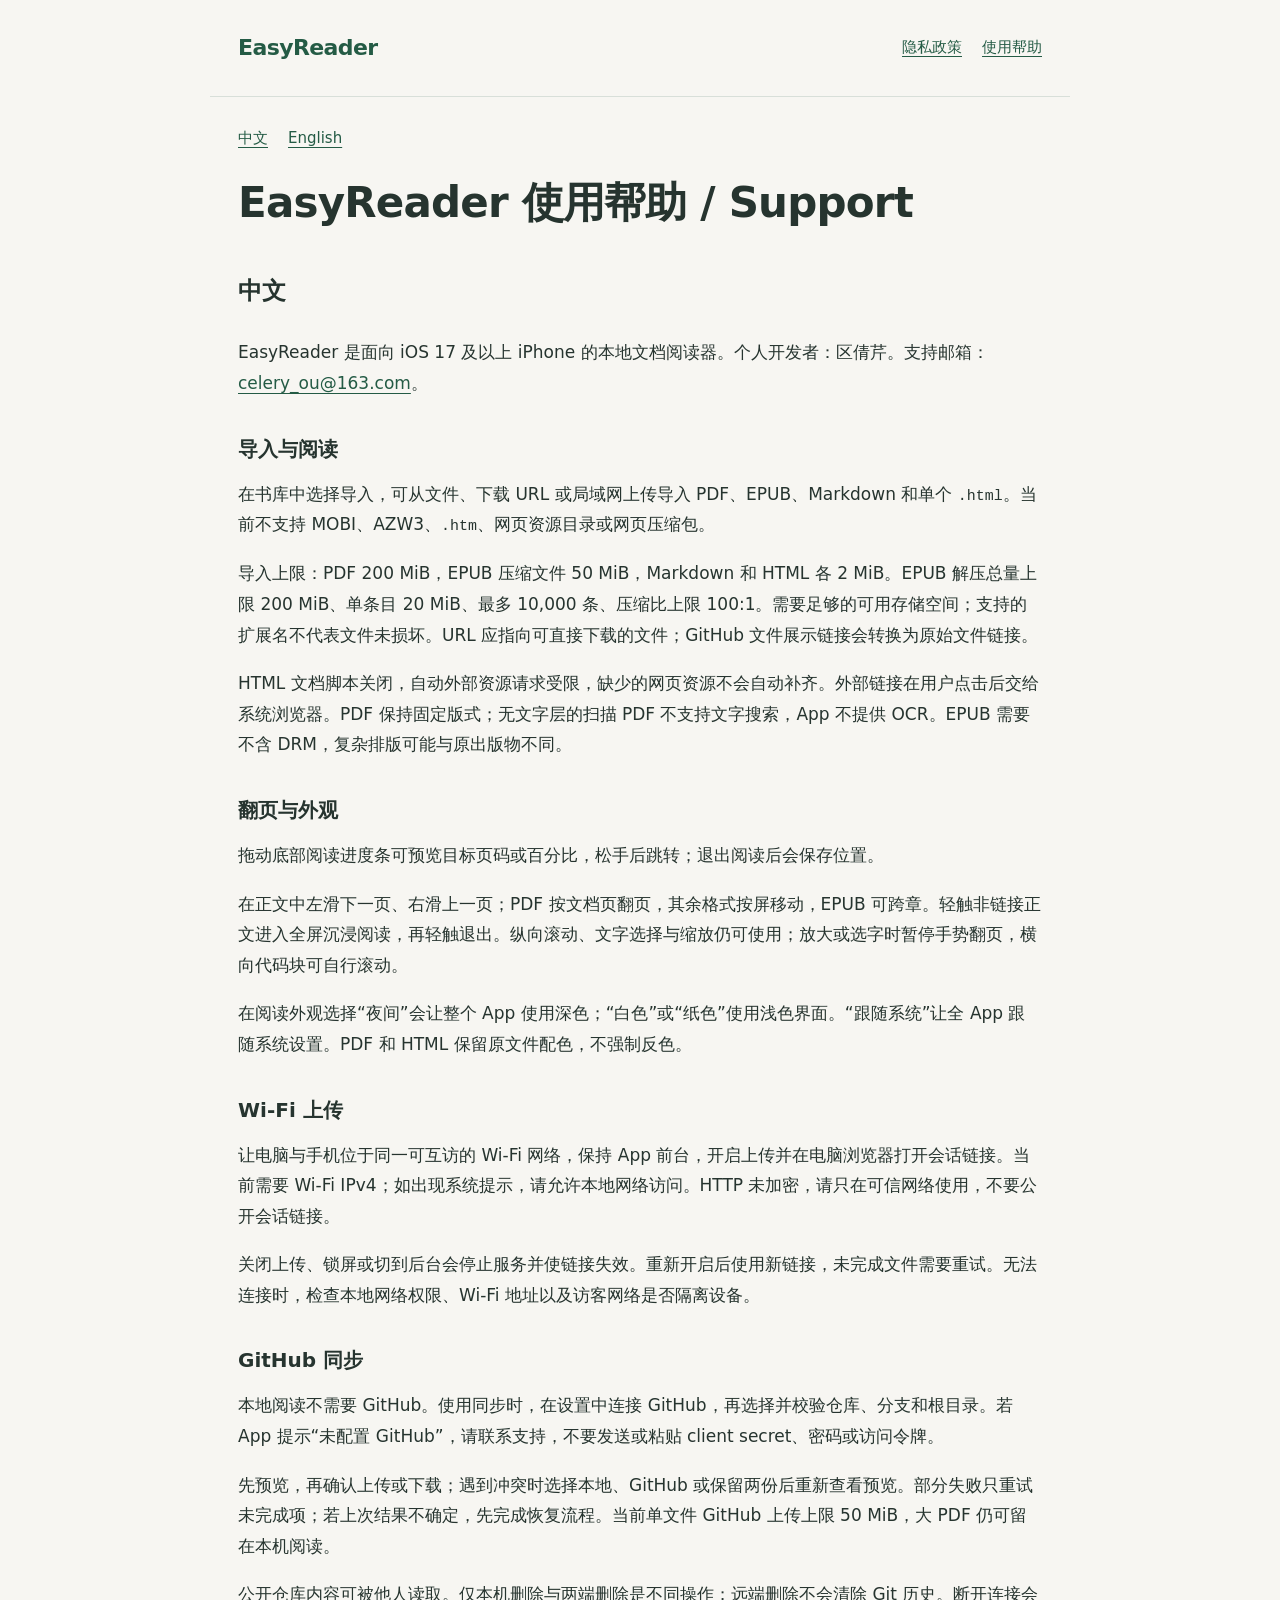
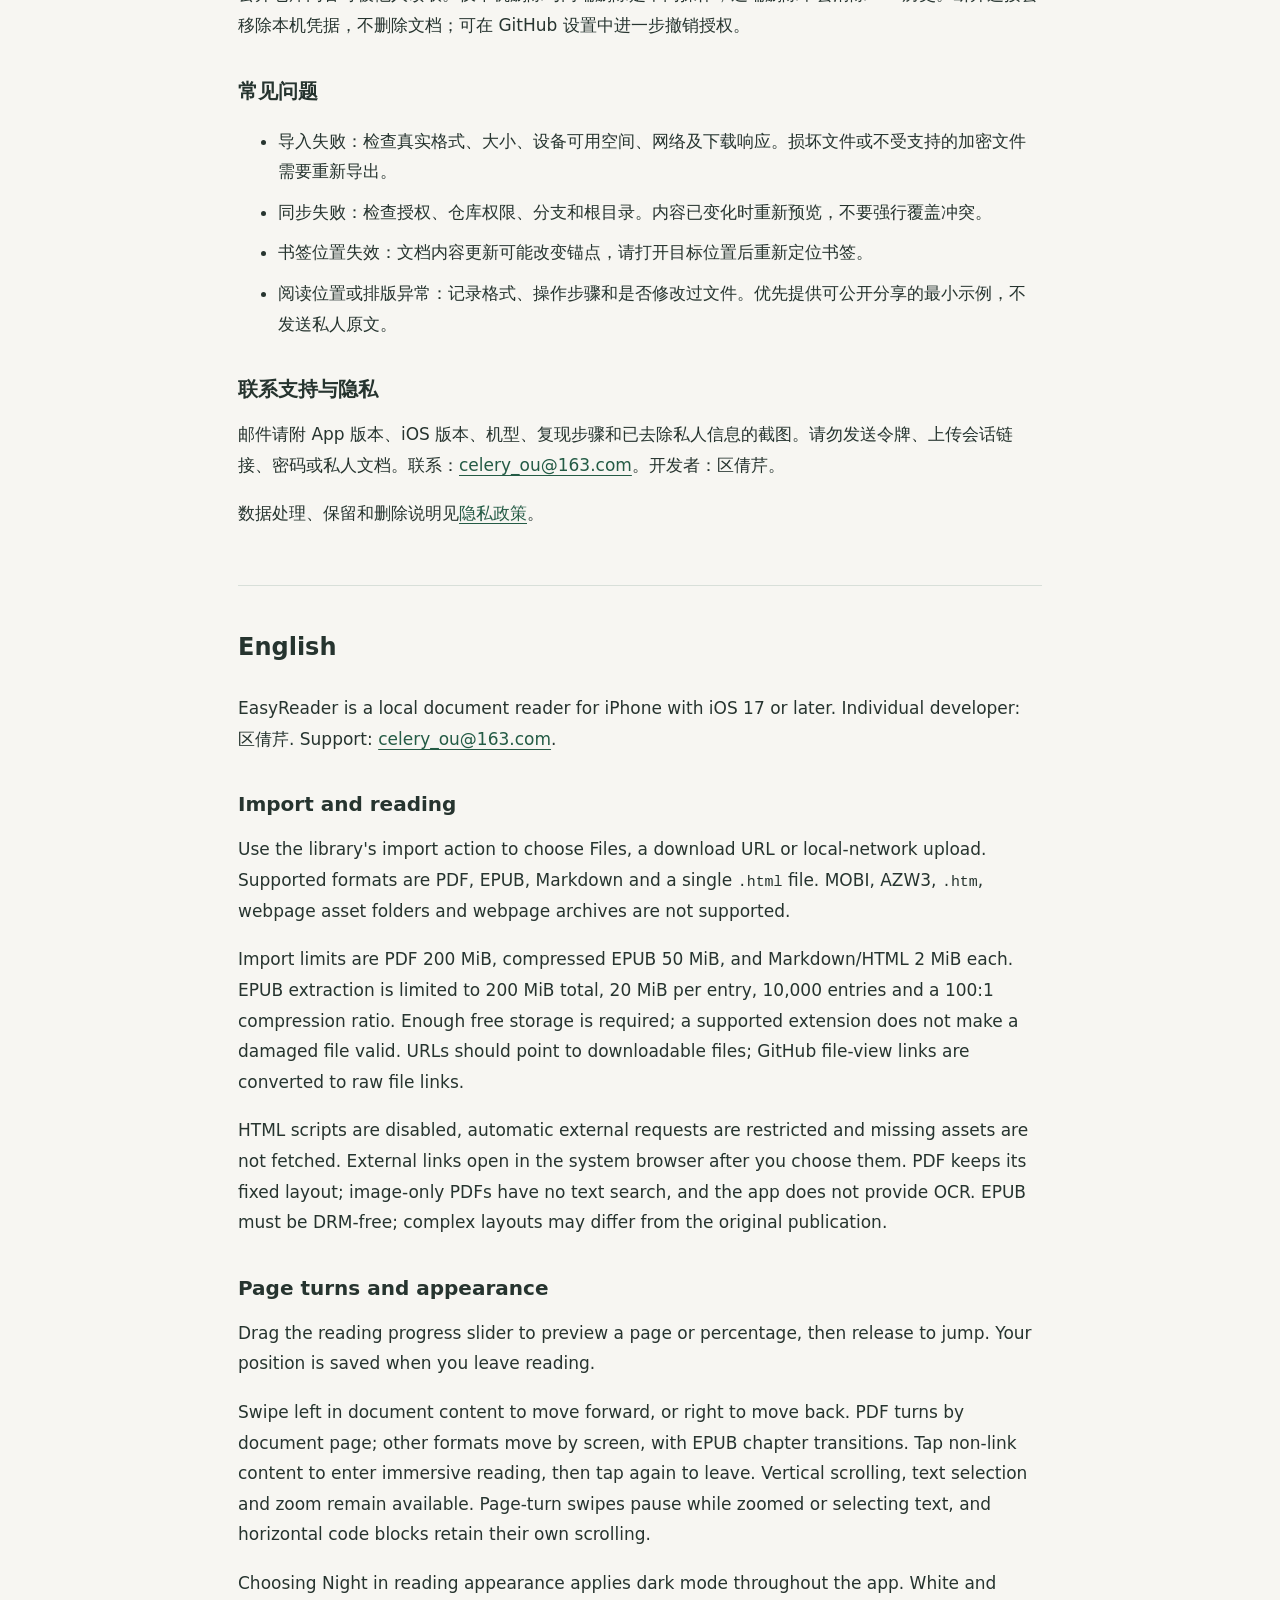
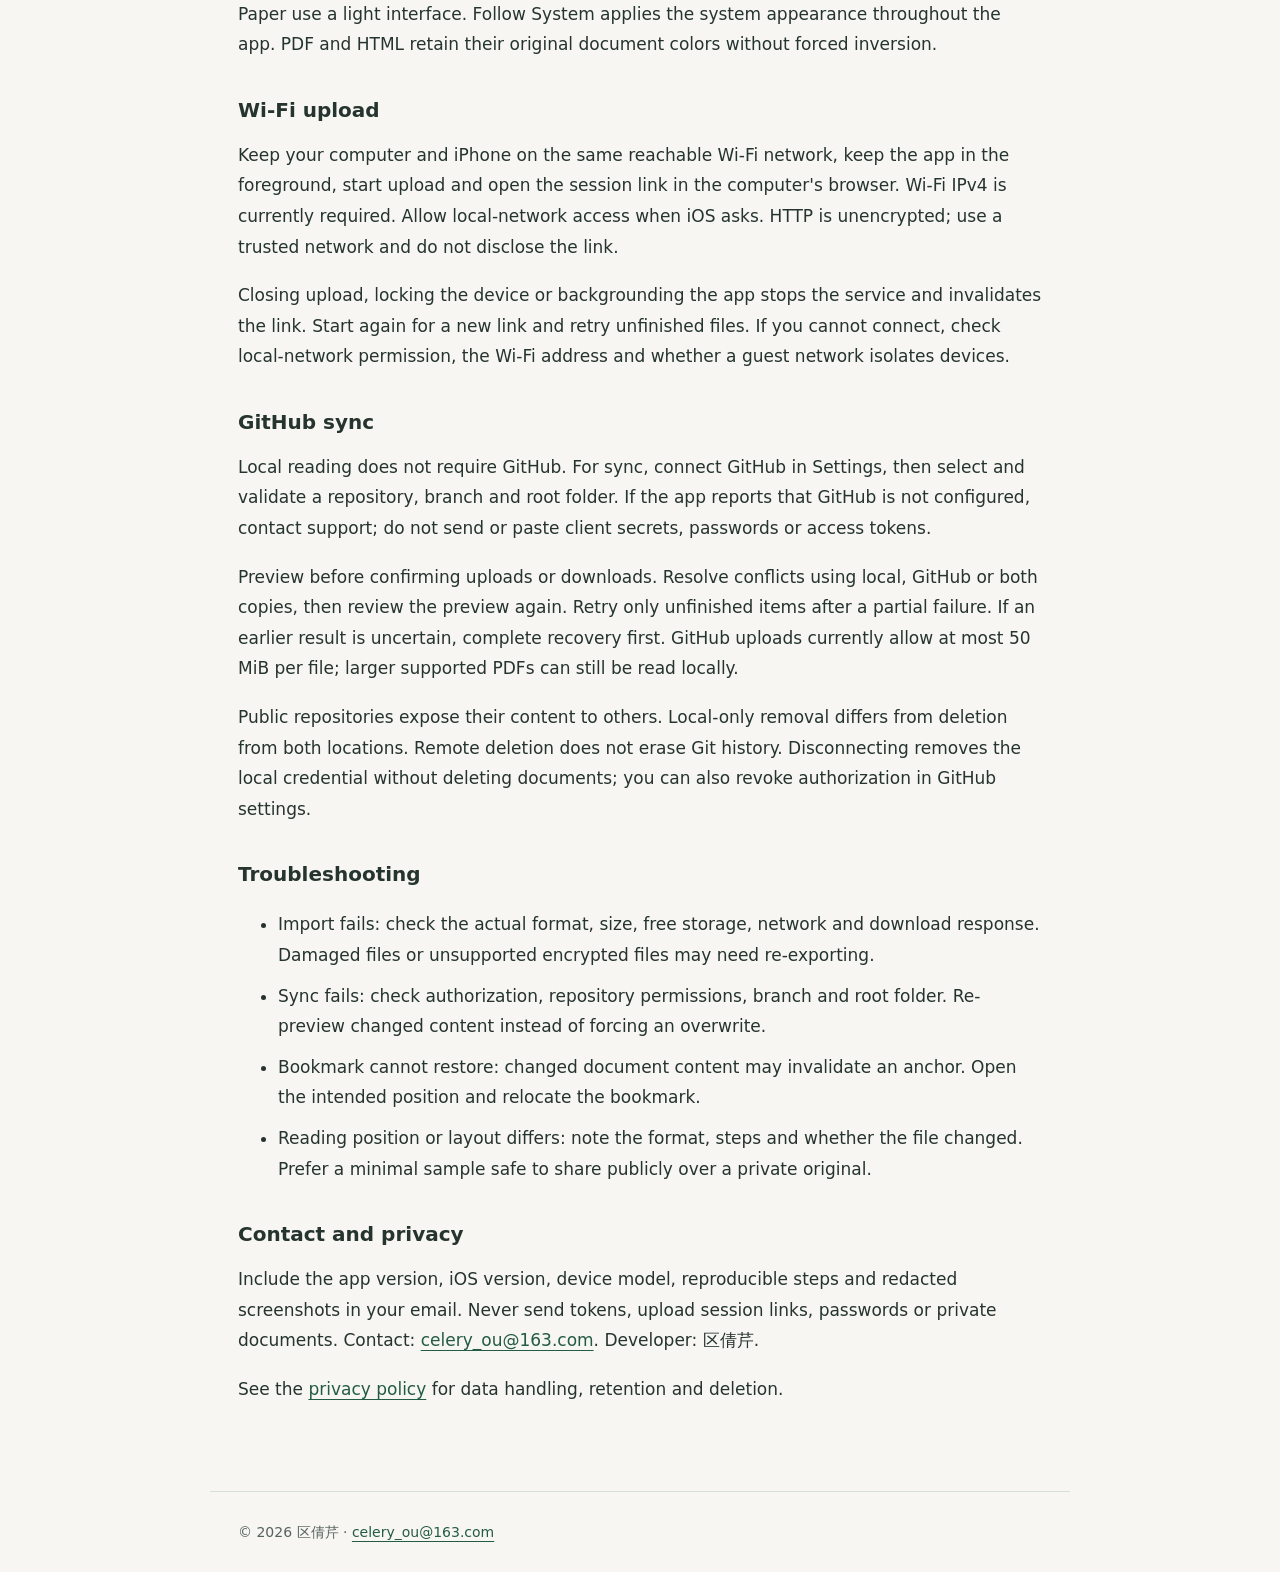
==== support.html @ 357c6ecb "Publish EasyReader privacy policy and support" ====
<!doctype html>
<html lang="zh-Hans">
<head>
<meta charset="utf-8">
<meta name="viewport" content="width=device-width, initial-scale=1">
<meta name="color-scheme" content="light dark">
<meta name="referrer" content="no-referrer">
<meta http-equiv="Content-Security-Policy" content="default-src 'none'; style-src 'self'; base-uri 'none'; form-action 'none'">
<title>EasyReader 使用帮助 / Support · EasyReader</title>
<link rel="stylesheet" href="styles.css">
</head>
<body>
<a class="skip" href="#main">跳转到正文 / Skip to content</a>
<header><a class="brand" href="index.html">EasyReader</a><nav aria-label="Main"><a href="privacy.html">隐私政策</a><a href="support.html">使用帮助</a></nav></header>
<main id="main"><nav aria-label="Language"><a href="#zh">中文</a><a href="#en" lang="en">English</a></nav><h1>EasyReader 使用帮助 / Support</h1>
<section lang="zh-Hans" id="zh"><h2>中文</h2>
<p>EasyReader 是面向 iOS 17 及以上 iPhone 的本地文档阅读器。个人开发者：区倩芹。支持邮箱：<a href="mailto:celery_ou@163.com">celery_ou@163.com</a>。</p>
<h3>导入与阅读</h3>
<p>在书库中选择导入，可从文件、下载 URL 或局域网上传导入 PDF、EPUB、Markdown 和单个 <code>.html</code>。当前不支持 MOBI、AZW3、<code>.htm</code>、网页资源目录或网页压缩包。</p>
<p>导入上限：PDF 200 MiB，EPUB 压缩文件 50 MiB，Markdown 和 HTML 各 2 MiB。EPUB 解压总量上限 200 MiB、单条目 20 MiB、最多 10,000 条、压缩比上限 100:1。需要足够的可用存储空间；支持的扩展名不代表文件未损坏。URL 应指向可直接下载的文件；GitHub 文件展示链接会转换为原始文件链接。</p>
<p>HTML 文档脚本关闭，自动外部资源请求受限，缺少的网页资源不会自动补齐。外部链接在用户点击后交给系统浏览器。PDF 保持固定版式；无文字层的扫描 PDF 不支持文字搜索，App 不提供 OCR。EPUB 需要不含 DRM，复杂排版可能与原出版物不同。</p>
<h3>翻页与外观</h3>
<p>拖动底部阅读进度条可预览目标页码或百分比，松手后跳转；退出阅读后会保存位置。</p>
<p>在正文中左滑下一页、右滑上一页；PDF 按文档页翻页，其余格式按屏移动，EPUB 可跨章。轻触非链接正文进入全屏沉浸阅读，再轻触退出。纵向滚动、文字选择与缩放仍可使用；放大或选字时暂停手势翻页，横向代码块可自行滚动。</p>
<p>在阅读外观选择“夜间”会让整个 App 使用深色；“白色”或“纸色”使用浅色界面。“跟随系统”让全 App 跟随系统设置。PDF 和 HTML 保留原文件配色，不强制反色。</p>
<h3>Wi-Fi 上传</h3>
<p>让电脑与手机位于同一可互访的 Wi-Fi 网络，保持 App 前台，开启上传并在电脑浏览器打开会话链接。当前需要 Wi-Fi IPv4；如出现系统提示，请允许本地网络访问。HTTP 未加密，请只在可信网络使用，不要公开会话链接。</p>
<p>关闭上传、锁屏或切到后台会停止服务并使链接失效。重新开启后使用新链接，未完成文件需要重试。无法连接时，检查本地网络权限、Wi-Fi 地址以及访客网络是否隔离设备。</p>
<h3>GitHub 同步</h3>
<p>本地阅读不需要 GitHub。使用同步时，在设置中连接 GitHub，再选择并校验仓库、分支和根目录。若 App 提示“未配置 GitHub”，请联系支持，不要发送或粘贴 client secret、密码或访问令牌。</p>
<p>先预览，再确认上传或下载；遇到冲突时选择本地、GitHub 或保留两份后重新查看预览。部分失败只重试未完成项；若上次结果不确定，先完成恢复流程。当前单文件 GitHub 上传上限 50 MiB，大 PDF 仍可留在本机阅读。</p>
<p>公开仓库内容可被他人读取。仅本机删除与两端删除是不同操作；远端删除不会清除 Git 历史。断开连接会移除本机凭据，不删除文档；可在 GitHub 设置中进一步撤销授权。</p>
<h3>常见问题</h3>
<ul><li>导入失败：检查真实格式、大小、设备可用空间、网络及下载响应。损坏文件或不受支持的加密文件需要重新导出。</li><li>同步失败：检查授权、仓库权限、分支和根目录。内容已变化时重新预览，不要强行覆盖冲突。</li><li>书签位置失效：文档内容更新可能改变锚点，请打开目标位置后重新定位书签。</li><li>阅读位置或排版异常：记录格式、操作步骤和是否修改过文件。优先提供可公开分享的最小示例，不发送私人原文。</li></ul>
<h3>联系支持与隐私</h3>
<p>邮件请附 App 版本、iOS 版本、机型、复现步骤和已去除私人信息的截图。请勿发送令牌、上传会话链接、密码或私人文档。联系：<a href="mailto:celery_ou@163.com">celery_ou@163.com</a>。开发者：区倩芹。</p>
<p>数据处理、保留和删除说明见<a href="privacy.html">隐私政策</a>。</p>
</section>
<section lang="en" id="en"><h2>English</h2>
<p>EasyReader is a local document reader for iPhone with iOS 17 or later. Individual developer: 区倩芹. Support: <a href="mailto:celery_ou@163.com">celery_ou@163.com</a>.</p>
<h3>Import and reading</h3>
<p>Use the library&#x27;s import action to choose Files, a download URL or local-network upload. Supported formats are PDF, EPUB, Markdown and a single <code>.html</code> file. MOBI, AZW3, <code>.htm</code>, webpage asset folders and webpage archives are not supported.</p>
<p>Import limits are PDF 200 MiB, compressed EPUB 50 MiB, and Markdown/HTML 2 MiB each. EPUB extraction is limited to 200 MiB total, 20 MiB per entry, 10,000 entries and a 100:1 compression ratio. Enough free storage is required; a supported extension does not make a damaged file valid. URLs should point to downloadable files; GitHub file-view links are converted to raw file links.</p>
<p>HTML scripts are disabled, automatic external requests are restricted and missing assets are not fetched. External links open in the system browser after you choose them. PDF keeps its fixed layout; image-only PDFs have no text search, and the app does not provide OCR. EPUB must be DRM-free; complex layouts may differ from the original publication.</p>
<h3>Page turns and appearance</h3>
<p>Drag the reading progress slider to preview a page or percentage, then release to jump. Your position is saved when you leave reading.</p>
<p>Swipe left in document content to move forward, or right to move back. PDF turns by document page; other formats move by screen, with EPUB chapter transitions. Tap non-link content to enter immersive reading, then tap again to leave. Vertical scrolling, text selection and zoom remain available. Page-turn swipes pause while zoomed or selecting text, and horizontal code blocks retain their own scrolling.</p>
<p>Choosing Night in reading appearance applies dark mode throughout the app. White and Paper use a light interface. Follow System applies the system appearance throughout the app. PDF and HTML retain their original document colors without forced inversion.</p>
<h3>Wi-Fi upload</h3>
<p>Keep your computer and iPhone on the same reachable Wi-Fi network, keep the app in the foreground, start upload and open the session link in the computer&#x27;s browser. Wi-Fi IPv4 is currently required. Allow local-network access when iOS asks. HTTP is unencrypted; use a trusted network and do not disclose the link.</p>
<p>Closing upload, locking the device or backgrounding the app stops the service and invalidates the link. Start again for a new link and retry unfinished files. If you cannot connect, check local-network permission, the Wi-Fi address and whether a guest network isolates devices.</p>
<h3>GitHub sync</h3>
<p>Local reading does not require GitHub. For sync, connect GitHub in Settings, then select and validate a repository, branch and root folder. If the app reports that GitHub is not configured, contact support; do not send or paste client secrets, passwords or access tokens.</p>
<p>Preview before confirming uploads or downloads. Resolve conflicts using local, GitHub or both copies, then review the preview again. Retry only unfinished items after a partial failure. If an earlier result is uncertain, complete recovery first. GitHub uploads currently allow at most 50 MiB per file; larger supported PDFs can still be read locally.</p>
<p>Public repositories expose their content to others. Local-only removal differs from deletion from both locations. Remote deletion does not erase Git history. Disconnecting removes the local credential without deleting documents; you can also revoke authorization in GitHub settings.</p>
<h3>Troubleshooting</h3>
<ul><li>Import fails: check the actual format, size, free storage, network and download response. Damaged files or unsupported encrypted files may need re-exporting.</li><li>Sync fails: check authorization, repository permissions, branch and root folder. Re-preview changed content instead of forcing an overwrite.</li><li>Bookmark cannot restore: changed document content may invalidate an anchor. Open the intended position and relocate the bookmark.</li><li>Reading position or layout differs: note the format, steps and whether the file changed. Prefer a minimal sample safe to share publicly over a private original.</li></ul>
<h3>Contact and privacy</h3>
<p>Include the app version, iOS version, device model, reproducible steps and redacted screenshots in your email. Never send tokens, upload session links, passwords or private documents. Contact: <a href="mailto:celery_ou@163.com">celery_ou@163.com</a>. Developer: 区倩芹.</p>
<p>See the <a href="privacy.html">privacy policy</a> for data handling, retention and deletion.</p>
</section></main>
<footer>© 2026 区倩芹 · <a href="mailto:celery_ou@163.com">celery_ou@163.com</a></footer>
</body>
</html>
---- styles.css ----
:root { color-scheme: light dark; --paper: #f7f6f2; --ink: #26342f; --muted: #56635d; --accent: #245b45; --border: #d8dfd9; --card: #fff; }
* { box-sizing: border-box; }
body { margin: 0; background: var(--paper); color: var(--ink); font: 17px/1.8 system-ui, -apple-system, BlinkMacSystemFont, "PingFang SC", sans-serif; overflow-wrap: anywhere; }
header, main, footer { max-width: 860px; margin: 0 auto; padding: 28px 28px; }
header { display: flex; align-items: center; justify-content: space-between; gap: 20px; border-bottom: 1px solid var(--border); }
a { color: var(--accent); text-underline-offset: 4px; }
a:hover { text-decoration-thickness: 2px; }
a:focus-visible { outline: 3px solid var(--accent); outline-offset: 5px; }
.brand { font-weight: 750; font-size: 22px; text-decoration: none; letter-spacing: -.6px; }
nav { display: flex; flex-wrap: wrap; gap: 20px; font-size: 15px; }
main > nav { margin-bottom: 24px; }
h1 { font-size: clamp(28px, 5vw, 42px); line-height: 1.3; letter-spacing: -.8px; margin: 20px 0 32px; }
h2 { margin: 40px 0 24px; font-size: 24px; }
h3 { margin: 32px 0 12px; font-size: 20px; }
p { margin: 0 0 18px; }
li { margin-bottom: 10px; }
code { font-size: .88em; }
section + section { margin-top: 56px; border-top: 1px solid var(--border); }
section { scroll-margin-top: 20px; }
footer { color: var(--muted); font-size: 14px; border-top: 1px solid var(--border); margin-top: 40px; }
.lead { font-size: 20px; color: var(--muted); }
.cards { display: grid; grid-template-columns: repeat(2, 1fr); gap: 16px; margin: 36px 0; }
.cards a { padding: 24px; background: var(--card); border: 1px solid var(--border); border-radius: 16px; text-decoration: none; }
.cards strong, .cards span { display: block; }
.cards span { font-size: 14px; margin-top: 8px; }
.skip { position: absolute; left: 12px; top: -100px; padding: 8px; background: var(--card); }
.skip:focus { top: 8px; }
@media (max-width: 480px) { header, main, footer { padding: 22px 20px; } header { align-items: flex-start; flex-direction: column; gap: 8px; } .cards { grid-template-columns: 1fr; } }
@media (prefers-color-scheme: dark) { :root { --paper: #18221e; --ink: #e6ece7; --muted: #b3c0b7; --accent: #9bd9b6; --border: #405048; --card: #233029; } }
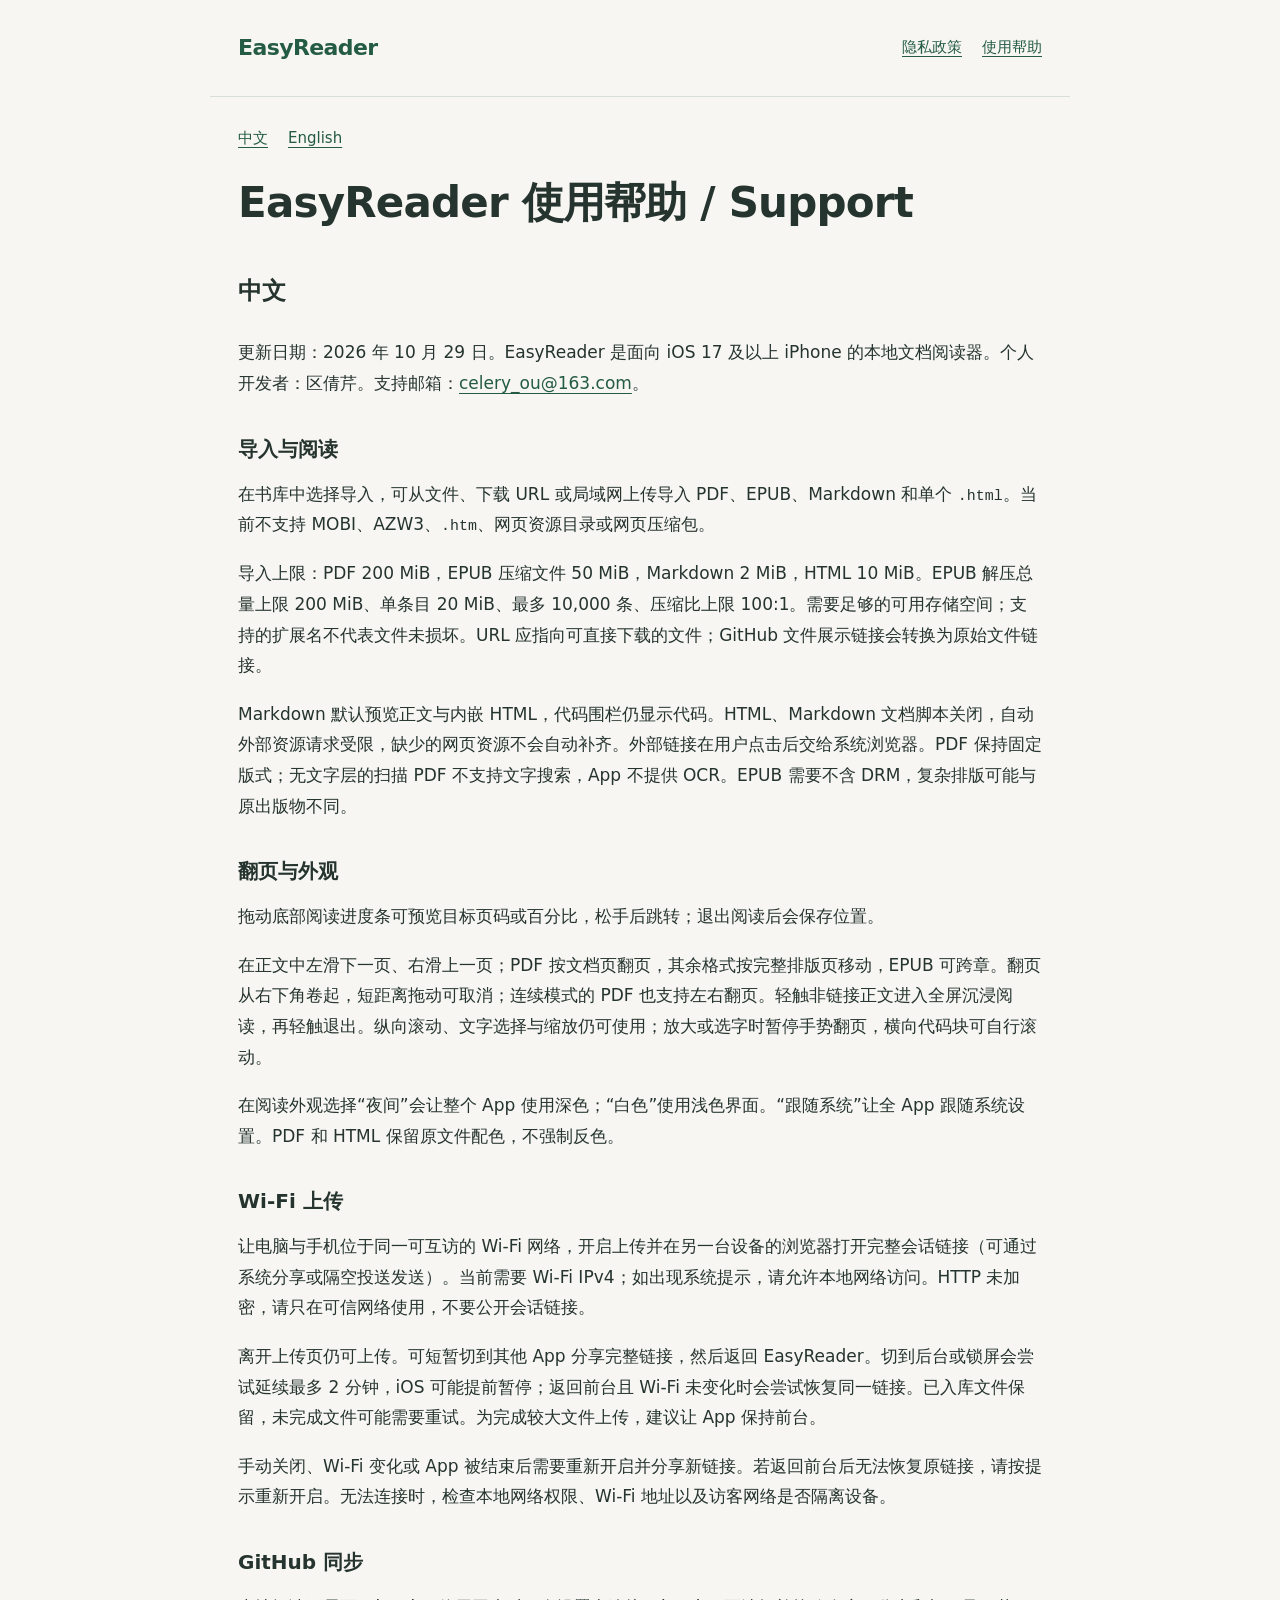
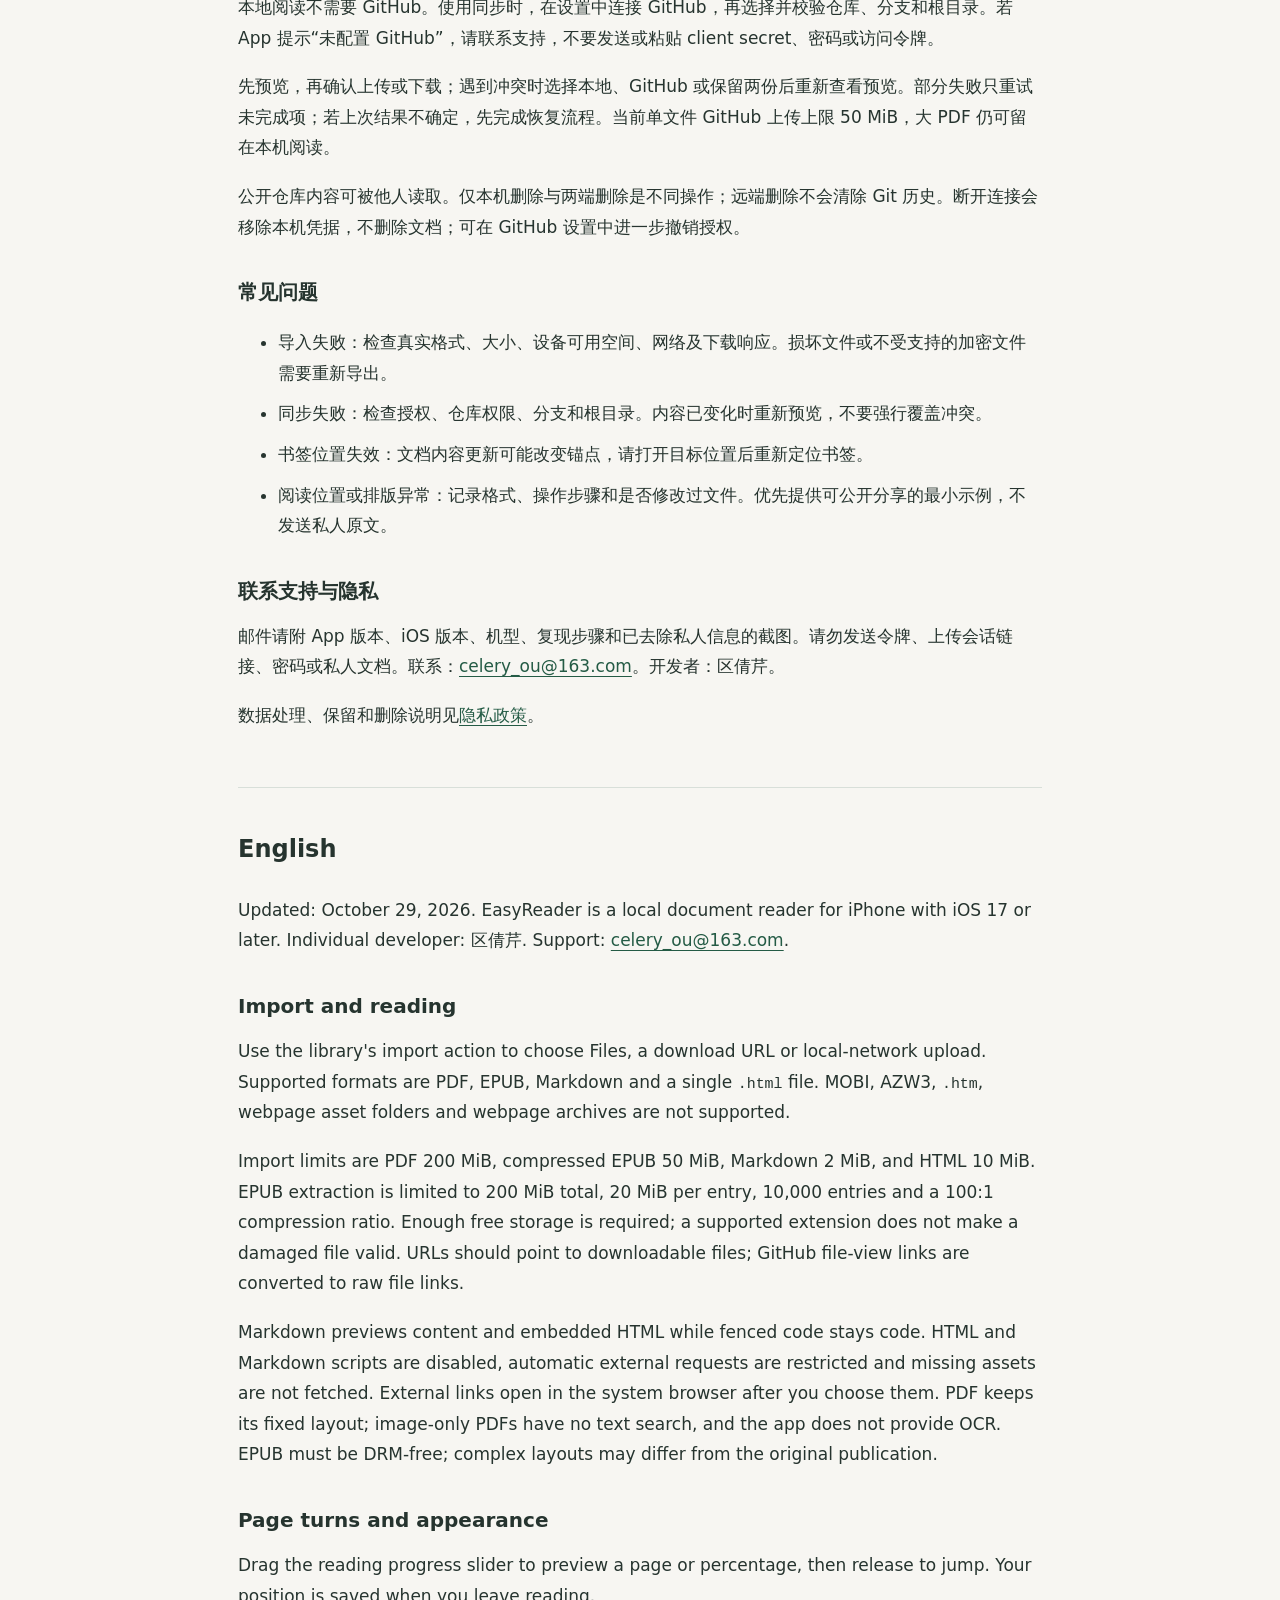
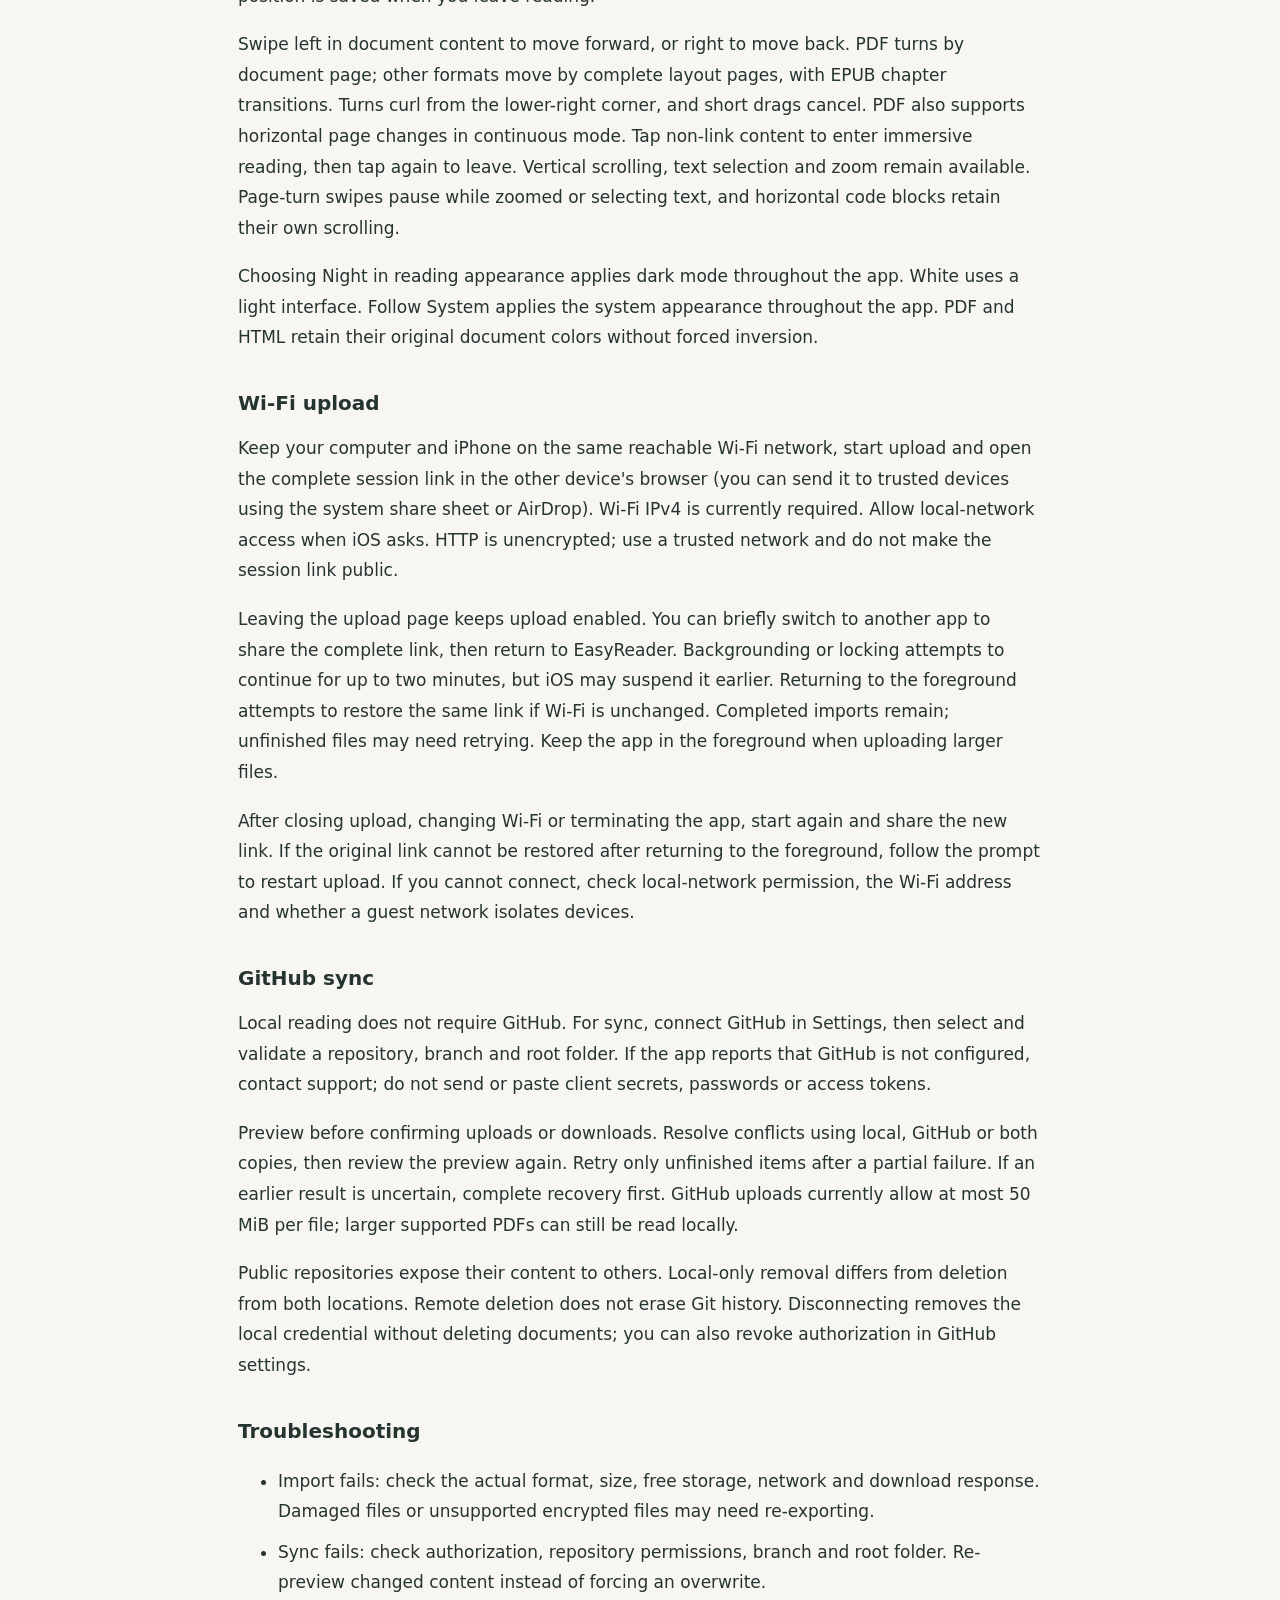
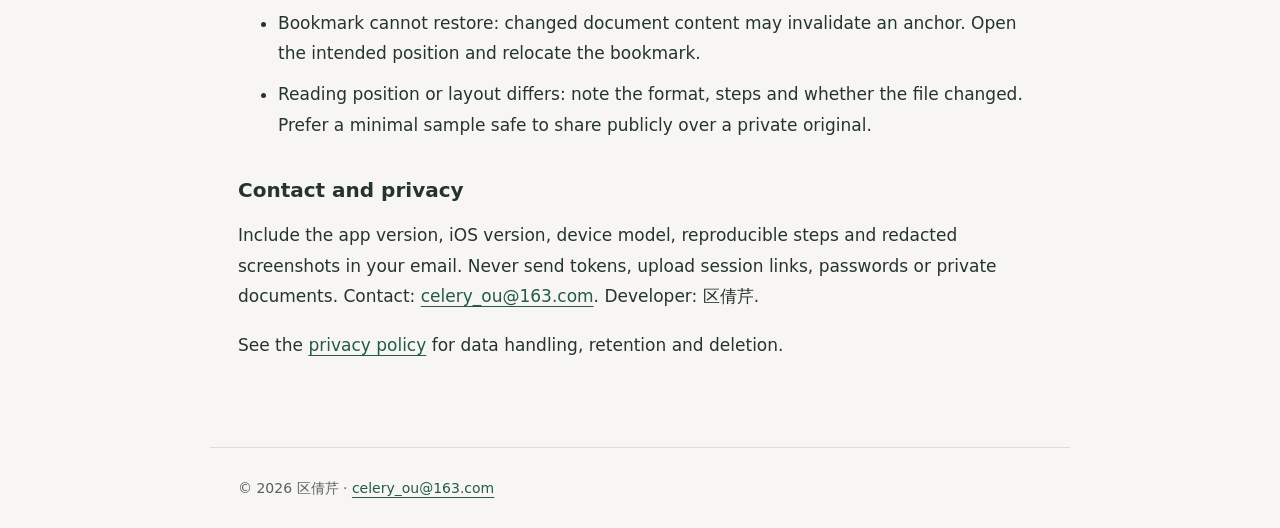
==== commit 71750f96: "Update privacy and support for current upload and reading behavior" ====
--- a/support.html
+++ b/support.html
@@ -14,18 +14,19 @@
 <header><a class="brand" href="index.html">EasyReader</a><nav aria-label="Main"><a href="privacy.html">隐私政策</a><a href="support.html">使用帮助</a></nav></header>
 <main id="main"><nav aria-label="Language"><a href="#zh">中文</a><a href="#en" lang="en">English</a></nav><h1>EasyReader 使用帮助 / Support</h1>
 <section lang="zh-Hans" id="zh"><h2>中文</h2>
-<p>EasyReader 是面向 iOS 17 及以上 iPhone 的本地文档阅读器。个人开发者：区倩芹。支持邮箱：<a href="mailto:celery_ou@163.com">celery_ou@163.com</a>。</p>
+<p>更新日期：2026 年 10 月 29 日。EasyReader 是面向 iOS 17 及以上 iPhone 的本地文档阅读器。个人开发者：区倩芹。支持邮箱：<a href="mailto:celery_ou@163.com">celery_ou@163.com</a>。</p>
 <h3>导入与阅读</h3>
 <p>在书库中选择导入，可从文件、下载 URL 或局域网上传导入 PDF、EPUB、Markdown 和单个 <code>.html</code>。当前不支持 MOBI、AZW3、<code>.htm</code>、网页资源目录或网页压缩包。</p>
-<p>导入上限：PDF 200 MiB，EPUB 压缩文件 50 MiB，Markdown 和 HTML 各 2 MiB。EPUB 解压总量上限 200 MiB、单条目 20 MiB、最多 10,000 条、压缩比上限 100:1。需要足够的可用存储空间；支持的扩展名不代表文件未损坏。URL 应指向可直接下载的文件；GitHub 文件展示链接会转换为原始文件链接。</p>
-<p>HTML 文档脚本关闭，自动外部资源请求受限，缺少的网页资源不会自动补齐。外部链接在用户点击后交给系统浏览器。PDF 保持固定版式；无文字层的扫描 PDF 不支持文字搜索，App 不提供 OCR。EPUB 需要不含 DRM，复杂排版可能与原出版物不同。</p>
+<p>导入上限：PDF 200 MiB，EPUB 压缩文件 50 MiB，Markdown 2 MiB，HTML 10 MiB。EPUB 解压总量上限 200 MiB、单条目 20 MiB、最多 10,000 条、压缩比上限 100:1。需要足够的可用存储空间；支持的扩展名不代表文件未损坏。URL 应指向可直接下载的文件；GitHub 文件展示链接会转换为原始文件链接。</p>
+<p>Markdown 默认预览正文与内嵌 HTML，代码围栏仍显示代码。HTML、Markdown 文档脚本关闭，自动外部资源请求受限，缺少的网页资源不会自动补齐。外部链接在用户点击后交给系统浏览器。PDF 保持固定版式；无文字层的扫描 PDF 不支持文字搜索，App 不提供 OCR。EPUB 需要不含 DRM，复杂排版可能与原出版物不同。</p>
 <h3>翻页与外观</h3>
 <p>拖动底部阅读进度条可预览目标页码或百分比，松手后跳转；退出阅读后会保存位置。</p>
-<p>在正文中左滑下一页、右滑上一页；PDF 按文档页翻页，其余格式按屏移动，EPUB 可跨章。轻触非链接正文进入全屏沉浸阅读，再轻触退出。纵向滚动、文字选择与缩放仍可使用；放大或选字时暂停手势翻页，横向代码块可自行滚动。</p>
-<p>在阅读外观选择“夜间”会让整个 App 使用深色；“白色”或“纸色”使用浅色界面。“跟随系统”让全 App 跟随系统设置。PDF 和 HTML 保留原文件配色，不强制反色。</p>
+<p>在正文中左滑下一页、右滑上一页；PDF 按文档页翻页，其余格式按完整排版页移动，EPUB 可跨章。翻页从右下角卷起，短距离拖动可取消；连续模式的 PDF 也支持左右翻页。轻触非链接正文进入全屏沉浸阅读，再轻触退出。纵向滚动、文字选择与缩放仍可使用；放大或选字时暂停手势翻页，横向代码块可自行滚动。</p>
+<p>在阅读外观选择“夜间”会让整个 App 使用深色；“白色”使用浅色界面。“跟随系统”让全 App 跟随系统设置。PDF 和 HTML 保留原文件配色，不强制反色。</p>
 <h3>Wi-Fi 上传</h3>
-<p>让电脑与手机位于同一可互访的 Wi-Fi 网络，保持 App 前台，开启上传并在电脑浏览器打开会话链接。当前需要 Wi-Fi IPv4；如出现系统提示，请允许本地网络访问。HTTP 未加密，请只在可信网络使用，不要公开会话链接。</p>
-<p>关闭上传、锁屏或切到后台会停止服务并使链接失效。重新开启后使用新链接，未完成文件需要重试。无法连接时，检查本地网络权限、Wi-Fi 地址以及访客网络是否隔离设备。</p>
+<p>让电脑与手机位于同一可互访的 Wi-Fi 网络，开启上传并在另一台设备的浏览器打开完整会话链接（可通过系统分享或隔空投送发送）。当前需要 Wi-Fi IPv4；如出现系统提示，请允许本地网络访问。HTTP 未加密，请只在可信网络使用，不要公开会话链接。</p>
+<p>离开上传页仍可上传。可短暂切到其他 App 分享完整链接，然后返回 EasyReader。切到后台或锁屏会尝试延续最多 2 分钟，iOS 可能提前暂停；返回前台且 Wi-Fi 未变化时会尝试恢复同一链接。已入库文件保留，未完成文件可能需要重试。为完成较大文件上传，建议让 App 保持前台。</p>
+<p>手动关闭、Wi-Fi 变化或 App 被结束后需要重新开启并分享新链接。若返回前台后无法恢复原链接，请按提示重新开启。无法连接时，检查本地网络权限、Wi-Fi 地址以及访客网络是否隔离设备。</p>
 <h3>GitHub 同步</h3>
 <p>本地阅读不需要 GitHub。使用同步时，在设置中连接 GitHub，再选择并校验仓库、分支和根目录。若 App 提示“未配置 GitHub”，请联系支持，不要发送或粘贴 client secret、密码或访问令牌。</p>
 <p>先预览，再确认上传或下载；遇到冲突时选择本地、GitHub 或保留两份后重新查看预览。部分失败只重试未完成项；若上次结果不确定，先完成恢复流程。当前单文件 GitHub 上传上限 50 MiB，大 PDF 仍可留在本机阅读。</p>
@@ -37,18 +38,19 @@
 <p>数据处理、保留和删除说明见<a href="privacy.html">隐私政策</a>。</p>
 </section>
 <section lang="en" id="en"><h2>English</h2>
-<p>EasyReader is a local document reader for iPhone with iOS 17 or later. Individual developer: 区倩芹. Support: <a href="mailto:celery_ou@163.com">celery_ou@163.com</a>.</p>
+<p>Updated: October 29, 2026. EasyReader is a local document reader for iPhone with iOS 17 or later. Individual developer: 区倩芹. Support: <a href="mailto:celery_ou@163.com">celery_ou@163.com</a>.</p>
 <h3>Import and reading</h3>
 <p>Use the library&#x27;s import action to choose Files, a download URL or local-network upload. Supported formats are PDF, EPUB, Markdown and a single <code>.html</code> file. MOBI, AZW3, <code>.htm</code>, webpage asset folders and webpage archives are not supported.</p>
-<p>Import limits are PDF 200 MiB, compressed EPUB 50 MiB, and Markdown/HTML 2 MiB each. EPUB extraction is limited to 200 MiB total, 20 MiB per entry, 10,000 entries and a 100:1 compression ratio. Enough free storage is required; a supported extension does not make a damaged file valid. URLs should point to downloadable files; GitHub file-view links are converted to raw file links.</p>
-<p>HTML scripts are disabled, automatic external requests are restricted and missing assets are not fetched. External links open in the system browser after you choose them. PDF keeps its fixed layout; image-only PDFs have no text search, and the app does not provide OCR. EPUB must be DRM-free; complex layouts may differ from the original publication.</p>
+<p>Import limits are PDF 200 MiB, compressed EPUB 50 MiB, Markdown 2 MiB, and HTML 10 MiB. EPUB extraction is limited to 200 MiB total, 20 MiB per entry, 10,000 entries and a 100:1 compression ratio. Enough free storage is required; a supported extension does not make a damaged file valid. URLs should point to downloadable files; GitHub file-view links are converted to raw file links.</p>
+<p>Markdown previews content and embedded HTML while fenced code stays code. HTML and Markdown scripts are disabled, automatic external requests are restricted and missing assets are not fetched. External links open in the system browser after you choose them. PDF keeps its fixed layout; image-only PDFs have no text search, and the app does not provide OCR. EPUB must be DRM-free; complex layouts may differ from the original publication.</p>
 <h3>Page turns and appearance</h3>
 <p>Drag the reading progress slider to preview a page or percentage, then release to jump. Your position is saved when you leave reading.</p>
-<p>Swipe left in document content to move forward, or right to move back. PDF turns by document page; other formats move by screen, with EPUB chapter transitions. Tap non-link content to enter immersive reading, then tap again to leave. Vertical scrolling, text selection and zoom remain available. Page-turn swipes pause while zoomed or selecting text, and horizontal code blocks retain their own scrolling.</p>
-<p>Choosing Night in reading appearance applies dark mode throughout the app. White and Paper use a light interface. Follow System applies the system appearance throughout the app. PDF and HTML retain their original document colors without forced inversion.</p>
+<p>Swipe left in document content to move forward, or right to move back. PDF turns by document page; other formats move by complete layout pages, with EPUB chapter transitions. Turns curl from the lower-right corner, and short drags cancel. PDF also supports horizontal page changes in continuous mode. Tap non-link content to enter immersive reading, then tap again to leave. Vertical scrolling, text selection and zoom remain available. Page-turn swipes pause while zoomed or selecting text, and horizontal code blocks retain their own scrolling.</p>
+<p>Choosing Night in reading appearance applies dark mode throughout the app. White uses a light interface. Follow System applies the system appearance throughout the app. PDF and HTML retain their original document colors without forced inversion.</p>
 <h3>Wi-Fi upload</h3>
-<p>Keep your computer and iPhone on the same reachable Wi-Fi network, keep the app in the foreground, start upload and open the session link in the computer&#x27;s browser. Wi-Fi IPv4 is currently required. Allow local-network access when iOS asks. HTTP is unencrypted; use a trusted network and do not disclose the link.</p>
-<p>Closing upload, locking the device or backgrounding the app stops the service and invalidates the link. Start again for a new link and retry unfinished files. If you cannot connect, check local-network permission, the Wi-Fi address and whether a guest network isolates devices.</p>
+<p>Keep your computer and iPhone on the same reachable Wi-Fi network, start upload and open the complete session link in the other device&#x27;s browser (you can send it to trusted devices using the system share sheet or AirDrop). Wi-Fi IPv4 is currently required. Allow local-network access when iOS asks. HTTP is unencrypted; use a trusted network and do not make the session link public.</p>
+<p>Leaving the upload page keeps upload enabled. You can briefly switch to another app to share the complete link, then return to EasyReader. Backgrounding or locking attempts to continue for up to two minutes, but iOS may suspend it earlier. Returning to the foreground attempts to restore the same link if Wi-Fi is unchanged. Completed imports remain; unfinished files may need retrying. Keep the app in the foreground when uploading larger files.</p>
+<p>After closing upload, changing Wi-Fi or terminating the app, start again and share the new link. If the original link cannot be restored after returning to the foreground, follow the prompt to restart upload. If you cannot connect, check local-network permission, the Wi-Fi address and whether a guest network isolates devices.</p>
 <h3>GitHub sync</h3>
 <p>Local reading does not require GitHub. For sync, connect GitHub in Settings, then select and validate a repository, branch and root folder. If the app reports that GitHub is not configured, contact support; do not send or paste client secrets, passwords or access tokens.</p>
 <p>Preview before confirming uploads or downloads. Resolve conflicts using local, GitHub or both copies, then review the preview again. Retry only unfinished items after a partial failure. If an earlier result is uncertain, complete recovery first. GitHub uploads currently allow at most 50 MiB per file; larger supported PDFs can still be read locally.</p>
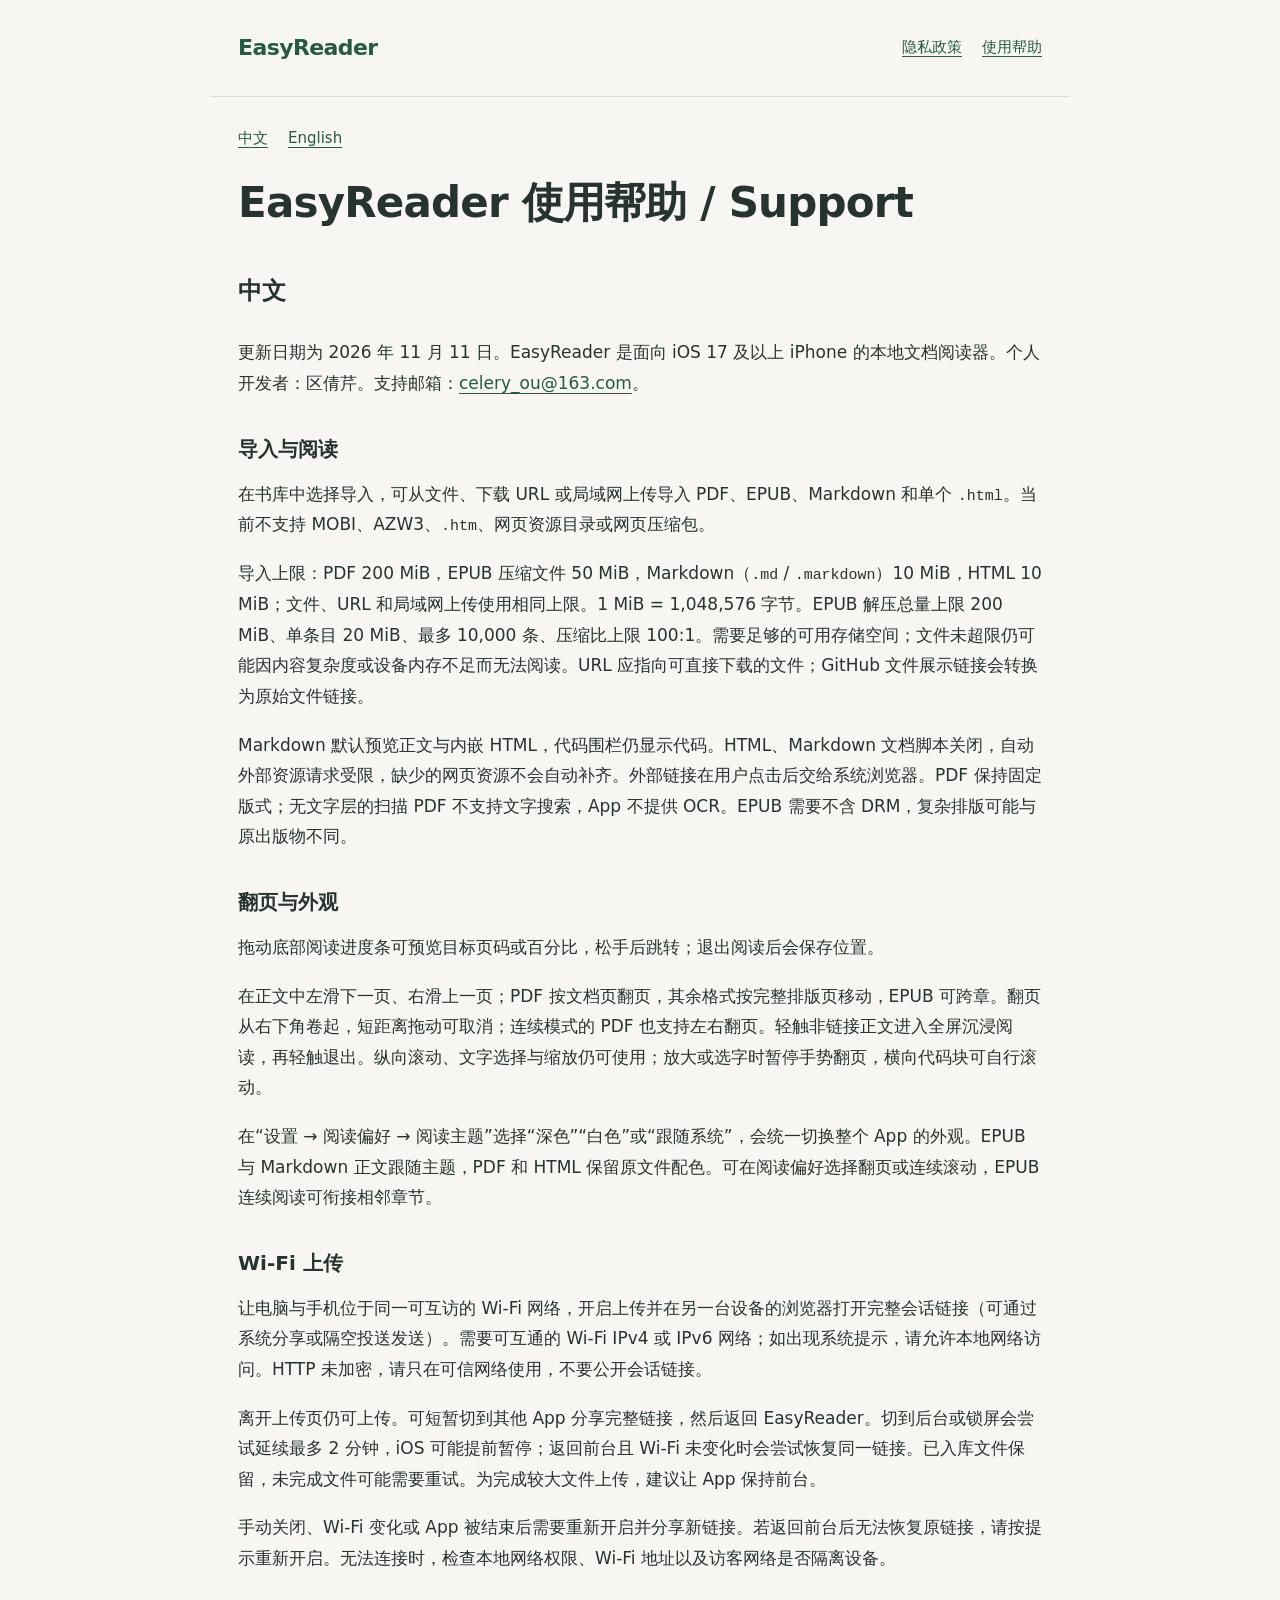
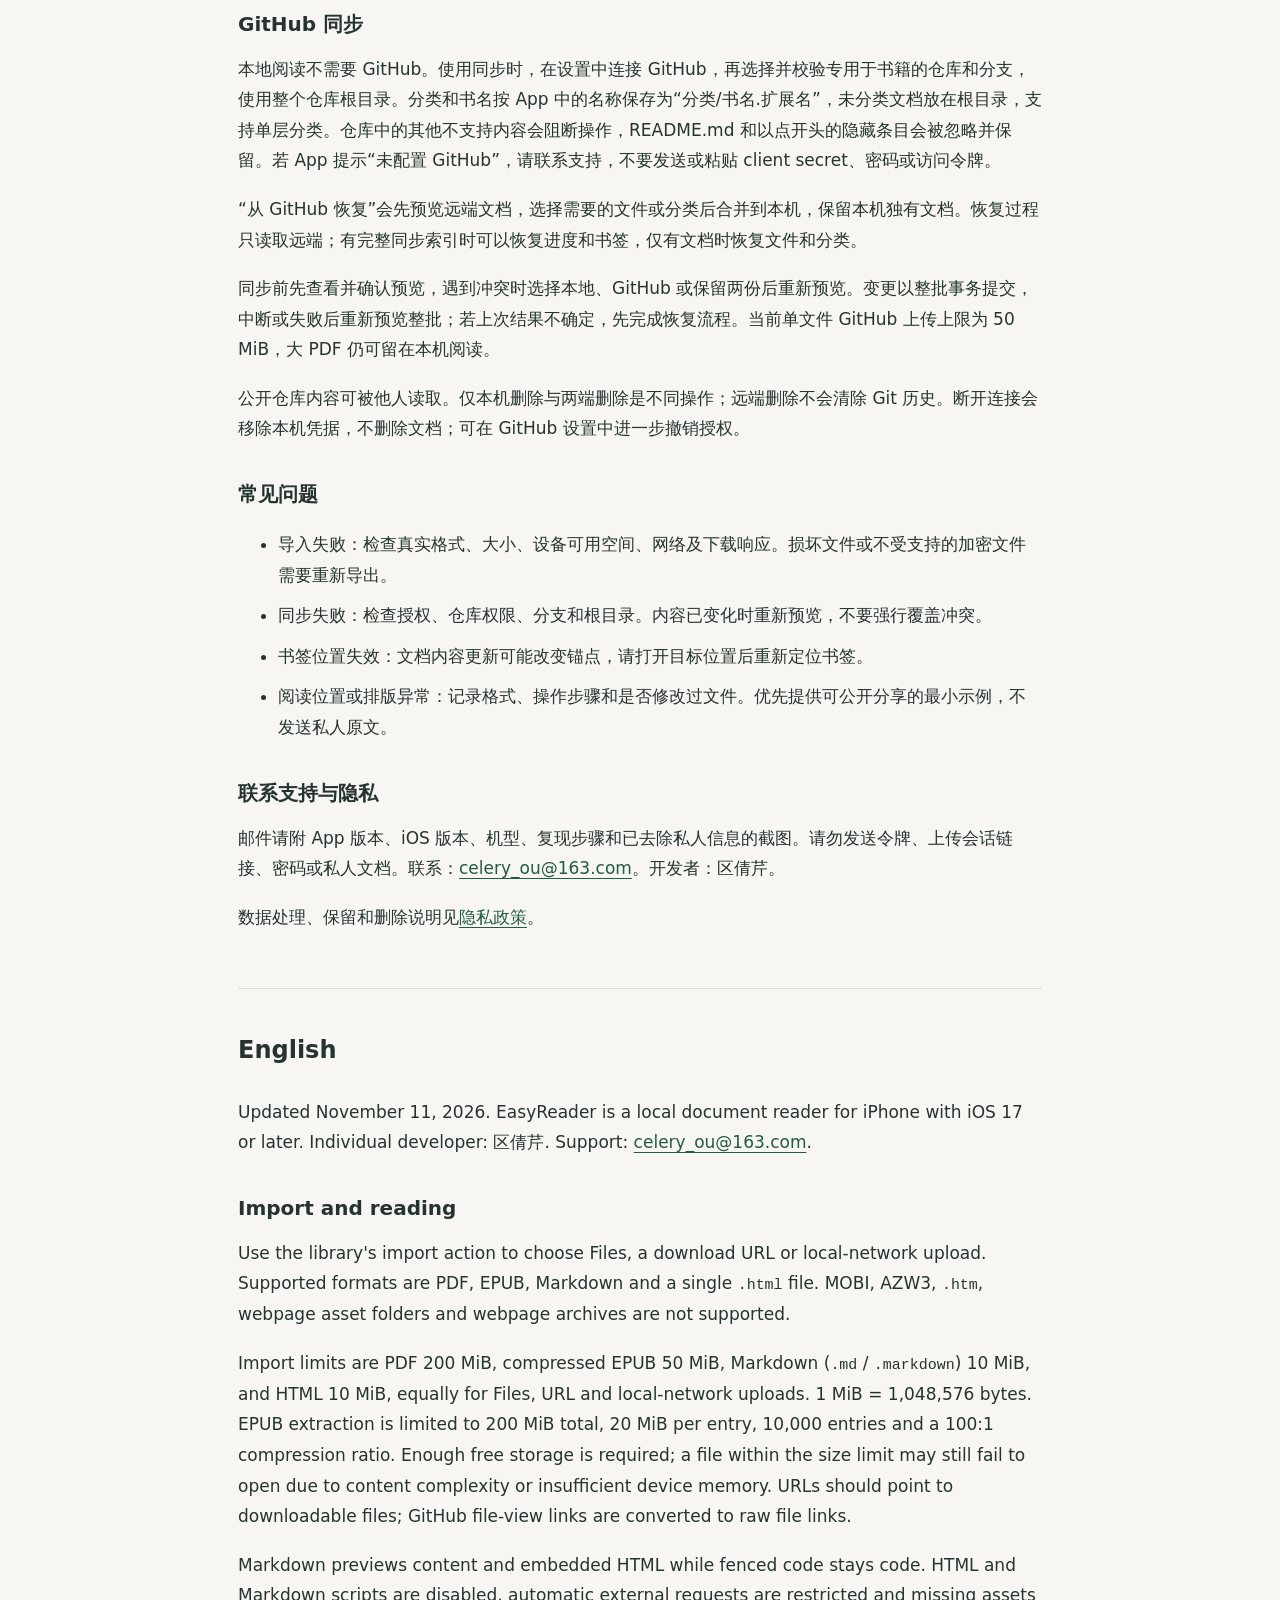
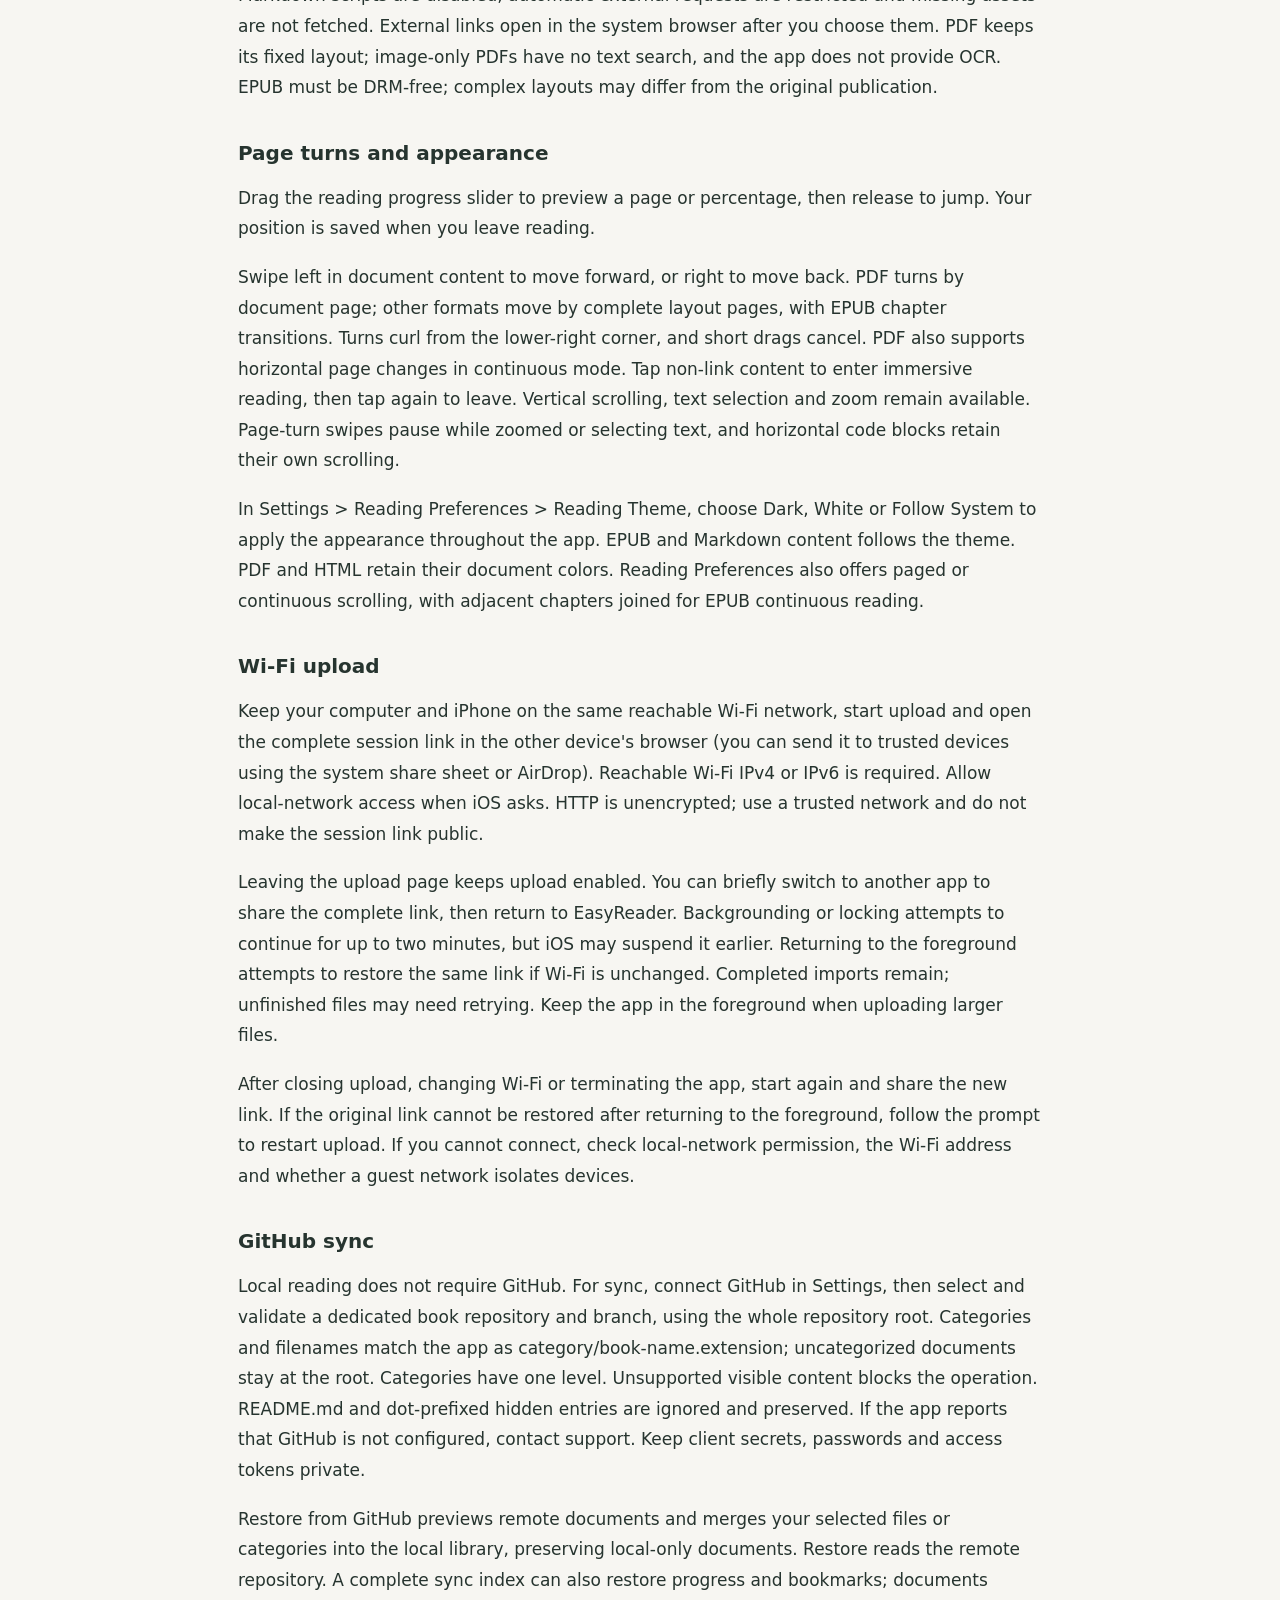
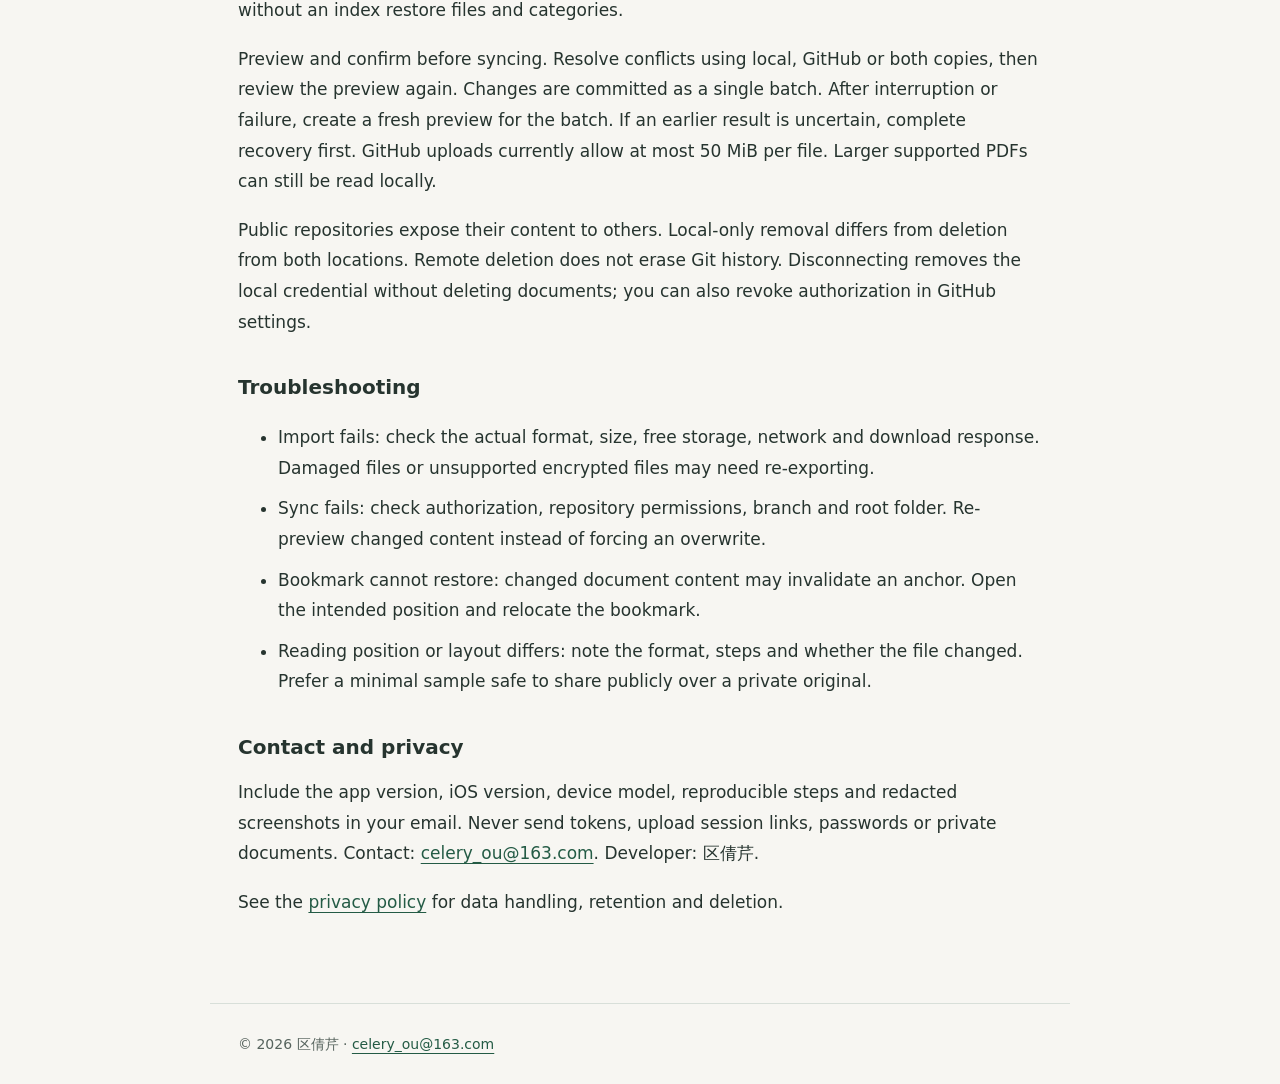
==== commit 08afd943: "Update privacy and support for EasyReader 1.0.0" ====
--- a/support.html
+++ b/support.html
@@ -14,22 +14,23 @@
 <header><a class="brand" href="index.html">EasyReader</a><nav aria-label="Main"><a href="privacy.html">隐私政策</a><a href="support.html">使用帮助</a></nav></header>
 <main id="main"><nav aria-label="Language"><a href="#zh">中文</a><a href="#en" lang="en">English</a></nav><h1>EasyReader 使用帮助 / Support</h1>
 <section lang="zh-Hans" id="zh"><h2>中文</h2>
-<p>更新日期：2026 年 10 月 29 日。EasyReader 是面向 iOS 17 及以上 iPhone 的本地文档阅读器。个人开发者：区倩芹。支持邮箱：<a href="mailto:celery_ou@163.com">celery_ou@163.com</a>。</p>
+<p>更新日期为 2026 年 11 月 11 日。EasyReader 是面向 iOS 17 及以上 iPhone 的本地文档阅读器。个人开发者：区倩芹。支持邮箱：<a href="mailto:celery_ou@163.com">celery_ou@163.com</a>。</p>
 <h3>导入与阅读</h3>
 <p>在书库中选择导入，可从文件、下载 URL 或局域网上传导入 PDF、EPUB、Markdown 和单个 <code>.html</code>。当前不支持 MOBI、AZW3、<code>.htm</code>、网页资源目录或网页压缩包。</p>
-<p>导入上限：PDF 200 MiB，EPUB 压缩文件 50 MiB，Markdown 2 MiB，HTML 10 MiB。EPUB 解压总量上限 200 MiB、单条目 20 MiB、最多 10,000 条、压缩比上限 100:1。需要足够的可用存储空间；支持的扩展名不代表文件未损坏。URL 应指向可直接下载的文件；GitHub 文件展示链接会转换为原始文件链接。</p>
+<p>导入上限：PDF 200 MiB，EPUB 压缩文件 50 MiB，Markdown（<code>.md</code> / <code>.markdown</code>）10 MiB，HTML 10 MiB；文件、URL 和局域网上传使用相同上限。1 MiB = 1,048,576 字节。EPUB 解压总量上限 200 MiB、单条目 20 MiB、最多 10,000 条、压缩比上限 100:1。需要足够的可用存储空间；文件未超限仍可能因内容复杂度或设备内存不足而无法阅读。URL 应指向可直接下载的文件；GitHub 文件展示链接会转换为原始文件链接。</p>
 <p>Markdown 默认预览正文与内嵌 HTML，代码围栏仍显示代码。HTML、Markdown 文档脚本关闭，自动外部资源请求受限，缺少的网页资源不会自动补齐。外部链接在用户点击后交给系统浏览器。PDF 保持固定版式；无文字层的扫描 PDF 不支持文字搜索，App 不提供 OCR。EPUB 需要不含 DRM，复杂排版可能与原出版物不同。</p>
 <h3>翻页与外观</h3>
 <p>拖动底部阅读进度条可预览目标页码或百分比，松手后跳转；退出阅读后会保存位置。</p>
 <p>在正文中左滑下一页、右滑上一页；PDF 按文档页翻页，其余格式按完整排版页移动，EPUB 可跨章。翻页从右下角卷起，短距离拖动可取消；连续模式的 PDF 也支持左右翻页。轻触非链接正文进入全屏沉浸阅读，再轻触退出。纵向滚动、文字选择与缩放仍可使用；放大或选字时暂停手势翻页，横向代码块可自行滚动。</p>
-<p>在阅读外观选择“夜间”会让整个 App 使用深色；“白色”使用浅色界面。“跟随系统”让全 App 跟随系统设置。PDF 和 HTML 保留原文件配色，不强制反色。</p>
+<p>在“设置 → 阅读偏好 → 阅读主题”选择“深色”“白色”或“跟随系统”，会统一切换整个 App 的外观。EPUB 与 Markdown 正文跟随主题，PDF 和 HTML 保留原文件配色。可在阅读偏好选择翻页或连续滚动，EPUB 连续阅读可衔接相邻章节。</p>
 <h3>Wi-Fi 上传</h3>
-<p>让电脑与手机位于同一可互访的 Wi-Fi 网络，开启上传并在另一台设备的浏览器打开完整会话链接（可通过系统分享或隔空投送发送）。当前需要 Wi-Fi IPv4；如出现系统提示，请允许本地网络访问。HTTP 未加密，请只在可信网络使用，不要公开会话链接。</p>
+<p>让电脑与手机位于同一可互访的 Wi-Fi 网络，开启上传并在另一台设备的浏览器打开完整会话链接（可通过系统分享或隔空投送发送）。需要可互通的 Wi-Fi IPv4 或 IPv6 网络；如出现系统提示，请允许本地网络访问。HTTP 未加密，请只在可信网络使用，不要公开会话链接。</p>
 <p>离开上传页仍可上传。可短暂切到其他 App 分享完整链接，然后返回 EasyReader。切到后台或锁屏会尝试延续最多 2 分钟，iOS 可能提前暂停；返回前台且 Wi-Fi 未变化时会尝试恢复同一链接。已入库文件保留，未完成文件可能需要重试。为完成较大文件上传，建议让 App 保持前台。</p>
 <p>手动关闭、Wi-Fi 变化或 App 被结束后需要重新开启并分享新链接。若返回前台后无法恢复原链接，请按提示重新开启。无法连接时，检查本地网络权限、Wi-Fi 地址以及访客网络是否隔离设备。</p>
 <h3>GitHub 同步</h3>
-<p>本地阅读不需要 GitHub。使用同步时，在设置中连接 GitHub，再选择并校验仓库、分支和根目录。若 App 提示“未配置 GitHub”，请联系支持，不要发送或粘贴 client secret、密码或访问令牌。</p>
-<p>先预览，再确认上传或下载；遇到冲突时选择本地、GitHub 或保留两份后重新查看预览。部分失败只重试未完成项；若上次结果不确定，先完成恢复流程。当前单文件 GitHub 上传上限 50 MiB，大 PDF 仍可留在本机阅读。</p>
+<p>本地阅读不需要 GitHub。使用同步时，在设置中连接 GitHub，再选择并校验专用于书籍的仓库和分支，使用整个仓库根目录。分类和书名按 App 中的名称保存为“分类/书名.扩展名”，未分类文档放在根目录，支持单层分类。仓库中的其他不支持内容会阻断操作，README.md 和以点开头的隐藏条目会被忽略并保留。若 App 提示“未配置 GitHub”，请联系支持，不要发送或粘贴 client secret、密码或访问令牌。</p>
+<p>“从 GitHub 恢复”会先预览远端文档，选择需要的文件或分类后合并到本机，保留本机独有文档。恢复过程只读取远端；有完整同步索引时可以恢复进度和书签，仅有文档时恢复文件和分类。</p>
+<p>同步前先查看并确认预览，遇到冲突时选择本地、GitHub 或保留两份后重新预览。变更以整批事务提交，中断或失败后重新预览整批；若上次结果不确定，先完成恢复流程。当前单文件 GitHub 上传上限为 50 MiB，大 PDF 仍可留在本机阅读。</p>
 <p>公开仓库内容可被他人读取。仅本机删除与两端删除是不同操作；远端删除不会清除 Git 历史。断开连接会移除本机凭据，不删除文档；可在 GitHub 设置中进一步撤销授权。</p>
 <h3>常见问题</h3>
 <ul><li>导入失败：检查真实格式、大小、设备可用空间、网络及下载响应。损坏文件或不受支持的加密文件需要重新导出。</li><li>同步失败：检查授权、仓库权限、分支和根目录。内容已变化时重新预览，不要强行覆盖冲突。</li><li>书签位置失效：文档内容更新可能改变锚点，请打开目标位置后重新定位书签。</li><li>阅读位置或排版异常：记录格式、操作步骤和是否修改过文件。优先提供可公开分享的最小示例，不发送私人原文。</li></ul>
@@ -38,22 +39,23 @@
 <p>数据处理、保留和删除说明见<a href="privacy.html">隐私政策</a>。</p>
 </section>
 <section lang="en" id="en"><h2>English</h2>
-<p>Updated: October 29, 2026. EasyReader is a local document reader for iPhone with iOS 17 or later. Individual developer: 区倩芹. Support: <a href="mailto:celery_ou@163.com">celery_ou@163.com</a>.</p>
+<p>Updated November 11, 2026. EasyReader is a local document reader for iPhone with iOS 17 or later. Individual developer: 区倩芹. Support: <a href="mailto:celery_ou@163.com">celery_ou@163.com</a>.</p>
 <h3>Import and reading</h3>
 <p>Use the library&#x27;s import action to choose Files, a download URL or local-network upload. Supported formats are PDF, EPUB, Markdown and a single <code>.html</code> file. MOBI, AZW3, <code>.htm</code>, webpage asset folders and webpage archives are not supported.</p>
-<p>Import limits are PDF 200 MiB, compressed EPUB 50 MiB, Markdown 2 MiB, and HTML 10 MiB. EPUB extraction is limited to 200 MiB total, 20 MiB per entry, 10,000 entries and a 100:1 compression ratio. Enough free storage is required; a supported extension does not make a damaged file valid. URLs should point to downloadable files; GitHub file-view links are converted to raw file links.</p>
+<p>Import limits are PDF 200 MiB, compressed EPUB 50 MiB, Markdown (<code>.md</code> / <code>.markdown</code>) 10 MiB, and HTML 10 MiB, equally for Files, URL and local-network uploads. 1 MiB = 1,048,576 bytes. EPUB extraction is limited to 200 MiB total, 20 MiB per entry, 10,000 entries and a 100:1 compression ratio. Enough free storage is required; a file within the size limit may still fail to open due to content complexity or insufficient device memory. URLs should point to downloadable files; GitHub file-view links are converted to raw file links.</p>
 <p>Markdown previews content and embedded HTML while fenced code stays code. HTML and Markdown scripts are disabled, automatic external requests are restricted and missing assets are not fetched. External links open in the system browser after you choose them. PDF keeps its fixed layout; image-only PDFs have no text search, and the app does not provide OCR. EPUB must be DRM-free; complex layouts may differ from the original publication.</p>
 <h3>Page turns and appearance</h3>
 <p>Drag the reading progress slider to preview a page or percentage, then release to jump. Your position is saved when you leave reading.</p>
 <p>Swipe left in document content to move forward, or right to move back. PDF turns by document page; other formats move by complete layout pages, with EPUB chapter transitions. Turns curl from the lower-right corner, and short drags cancel. PDF also supports horizontal page changes in continuous mode. Tap non-link content to enter immersive reading, then tap again to leave. Vertical scrolling, text selection and zoom remain available. Page-turn swipes pause while zoomed or selecting text, and horizontal code blocks retain their own scrolling.</p>
-<p>Choosing Night in reading appearance applies dark mode throughout the app. White uses a light interface. Follow System applies the system appearance throughout the app. PDF and HTML retain their original document colors without forced inversion.</p>
+<p>In Settings &gt; Reading Preferences &gt; Reading Theme, choose Dark, White or Follow System to apply the appearance throughout the app. EPUB and Markdown content follows the theme. PDF and HTML retain their document colors. Reading Preferences also offers paged or continuous scrolling, with adjacent chapters joined for EPUB continuous reading.</p>
 <h3>Wi-Fi upload</h3>
-<p>Keep your computer and iPhone on the same reachable Wi-Fi network, start upload and open the complete session link in the other device&#x27;s browser (you can send it to trusted devices using the system share sheet or AirDrop). Wi-Fi IPv4 is currently required. Allow local-network access when iOS asks. HTTP is unencrypted; use a trusted network and do not make the session link public.</p>
+<p>Keep your computer and iPhone on the same reachable Wi-Fi network, start upload and open the complete session link in the other device&#x27;s browser (you can send it to trusted devices using the system share sheet or AirDrop). Reachable Wi-Fi IPv4 or IPv6 is required. Allow local-network access when iOS asks. HTTP is unencrypted; use a trusted network and do not make the session link public.</p>
 <p>Leaving the upload page keeps upload enabled. You can briefly switch to another app to share the complete link, then return to EasyReader. Backgrounding or locking attempts to continue for up to two minutes, but iOS may suspend it earlier. Returning to the foreground attempts to restore the same link if Wi-Fi is unchanged. Completed imports remain; unfinished files may need retrying. Keep the app in the foreground when uploading larger files.</p>
 <p>After closing upload, changing Wi-Fi or terminating the app, start again and share the new link. If the original link cannot be restored after returning to the foreground, follow the prompt to restart upload. If you cannot connect, check local-network permission, the Wi-Fi address and whether a guest network isolates devices.</p>
 <h3>GitHub sync</h3>
-<p>Local reading does not require GitHub. For sync, connect GitHub in Settings, then select and validate a repository, branch and root folder. If the app reports that GitHub is not configured, contact support; do not send or paste client secrets, passwords or access tokens.</p>
-<p>Preview before confirming uploads or downloads. Resolve conflicts using local, GitHub or both copies, then review the preview again. Retry only unfinished items after a partial failure. If an earlier result is uncertain, complete recovery first. GitHub uploads currently allow at most 50 MiB per file; larger supported PDFs can still be read locally.</p>
+<p>Local reading does not require GitHub. For sync, connect GitHub in Settings, then select and validate a dedicated book repository and branch, using the whole repository root. Categories and filenames match the app as category/book-name.extension; uncategorized documents stay at the root. Categories have one level. Unsupported visible content blocks the operation. README.md and dot-prefixed hidden entries are ignored and preserved. If the app reports that GitHub is not configured, contact support. Keep client secrets, passwords and access tokens private.</p>
+<p>Restore from GitHub previews remote documents and merges your selected files or categories into the local library, preserving local-only documents. Restore reads the remote repository. A complete sync index can also restore progress and bookmarks; documents without an index restore files and categories.</p>
+<p>Preview and confirm before syncing. Resolve conflicts using local, GitHub or both copies, then review the preview again. Changes are committed as a single batch. After interruption or failure, create a fresh preview for the batch. If an earlier result is uncertain, complete recovery first. GitHub uploads currently allow at most 50 MiB per file. Larger supported PDFs can still be read locally.</p>
 <p>Public repositories expose their content to others. Local-only removal differs from deletion from both locations. Remote deletion does not erase Git history. Disconnecting removes the local credential without deleting documents; you can also revoke authorization in GitHub settings.</p>
 <h3>Troubleshooting</h3>
 <ul><li>Import fails: check the actual format, size, free storage, network and download response. Damaged files or unsupported encrypted files may need re-exporting.</li><li>Sync fails: check authorization, repository permissions, branch and root folder. Re-preview changed content instead of forcing an overwrite.</li><li>Bookmark cannot restore: changed document content may invalidate an anchor. Open the intended position and relocate the bookmark.</li><li>Reading position or layout differs: note the format, steps and whether the file changed. Prefer a minimal sample safe to share publicly over a private original.</li></ul>
